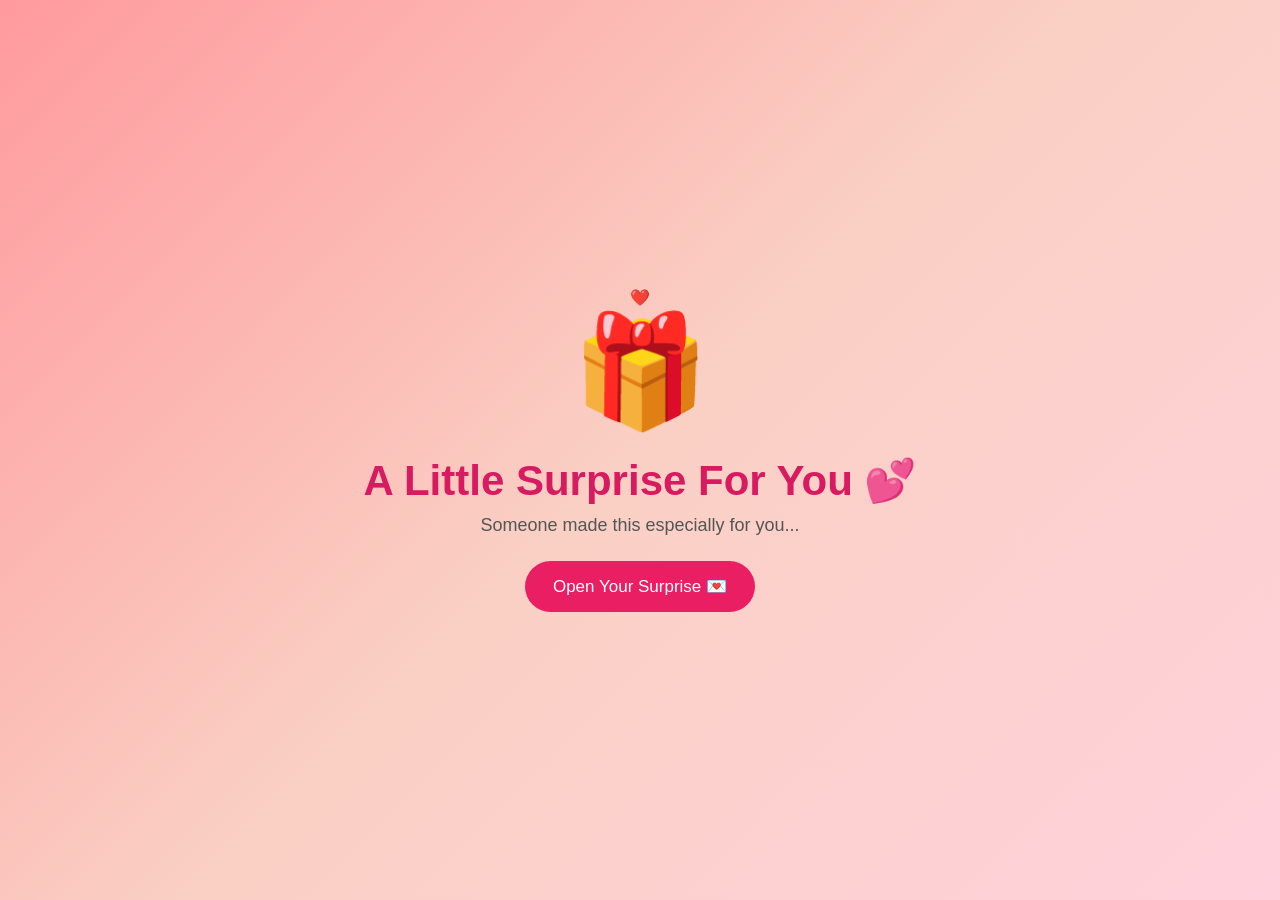
==== index.htnl.html @ 17ad0cd1 "Initial commit" ====
<!DOCTYPE html>
<html lang="en">

<head>

    <meta charset="UTF-8">

    <meta name="viewport"
          content="width=device-width, initial-scale=1.0">

    <title>Happy Birthday ❤️</title>

    <link rel="stylesheet" href="style.css">

</head>


<body>


    <!-- =========================
         BIRTHDAY MUSIC
    ========================== -->

    <audio id="birthdayMusic" loop>

        <source src="music/WhatsApp Audio 2026-08-10 at 23.47.25.aac"
                type="audio/mpeg">

    </audio>



    <!-- =========================
         OPENING SCREEN
    ========================== -->

    <section id="opening">

        <div class="floating">
            ❤️
        </div>

        <div class="gift">
            🎁
        </div>

        <h1>
            A Little Surprise For You 💕
        </h1>

        <p>
            Someone made this especially for you...
        </p>

        <button onclick="startWebsite()">
            Open Your Surprise 💌
        </button>

    </section>



    <!-- =========================
         MAIN WEBSITE
    ========================== -->

    <section id="mainWebsite"
             class="hidden">



        <!-- HERO -->

        <div class="hero">

            <div class="small">
                ✨ Today is your special day ✨
            </div>

            <h1>
                🎂 Happy Birthday
            </h1>

            <h2>
                My Special Person ❤️
            </h2>

            <p>
                I made this little website
                just for you. 🥰
            </p>

            <button onclick="toggleMusic()"
                    id="musicButton">

                🎵 Play Music

            </button>

        </div>



        <!-- =========================
             BIRTHDAY MESSAGE
        ========================== -->

        <section class="card">

            <h2>
                💌 A Message For You
            </h2>


            <p>
                Happy Birthday to You
                ishu ❤️

            </p>


            <p>
               आज तिम्रो जन्मदिनमा तिम्रो लागि मनदेखि धेरै कुराहरूको शुभकामना 
               दिन मन लागेको छ। ❤️
               जीवनमा जति नै परिवर्तनहरू आऊन्, जति नै कुराहरू बदलिऊन्, म तिमीलाई सधैँ खुसी भएको देख्न चाहन्छु। 
              तिम्रा आँखामा सधैँ खुसीको चमक देखियोस्, कहिल्यै दुःखको आँसु नआओस्। 🥺❤️
               तिमीले आफ्नो जीवनमा मनदेखि चाहेका हरेक कुरा बिस्तारै पूरा हुँदै जाऊन्,
                अनि तिम्रा हरेक सपना वास्तविकतामा परिणत होऊन्। 🥺❤️


            </p>


            <p>
                हाम्रो बीचमा जे-जस्तो भयो,ती सबै कुराहरूलाई शब्दमा व्याख्या गर्न सकिँदैन। तर तिमी मेरो जीवनको एउटा महत्वपूर्ण
                 हिस्सा थियौ,
                 र तिमीसँग जोडिएका सम्झनाहरू मेरो लागि सधैँ विशेष रहनेछन्
                  कति कुराहरू भन्न नसके पनि, तिम्रो खुसीको लागि मेरो शुभकामना भने कहिल्यै बदलिने छैन।

            </p>


            <p>
                म साँच्चिकै आशा गर्छु कि तिम्रा आउने दिनहरू शान्त, सुन्दर र सफल रहून्। 
                तिमी जहाँ जाऊ, जुनसुकै परिस्थितिमा भए पनि आफ्नो मूल्य कहिल्यै नबिर्सनू।
                 तिमीले पाउन योग्य सबै खुसी, सफलता र राम्रा पलहरू तिम्रो जीवनमा धेरैभन्दा धेरै आऊन्। ❤️
            </p>
            <p>
                सायद जीवनले हामीलाई फरक-फरक दिशातर्फ लैजाला, 
                तर आजको दिनमा म तिमीलाई विगतका कुनै कुराहरू सम्झाउनुभन्दा पनि
                 तिम्रो राम्रो भविष्यको लागि शुभकामना दिन चाहन्छु।

            </p>
             <p>
                फेरि पनि जन्मदिनको धेरै धेरै शुभकामना, Ishu। 🎂❤️ सधैँ खुसी रहनू, आफ्नो ख्याल राख्नू। तिम्रो जीवनमा सधैँ राम्रा दिनहरू आऊन्, अनि तिमीले चाहेका सबै कुरा पूरा होऊन्। ✨❤️
             </p>



            <!-- =========================
                 SOMETHING I WANT TO SAY
            ========================== -->

            <div class="something">

                <h2>
                    💭 Something I Want To Say
                </h2>


                <button onclick="showSorry()">

                    Click Here 💌

                </button>



                <!-- SORRY MESSAGE -->

                <div id="sorryMessage"
                     class="hidden">
                     <div id="sorryEmojiRain"></div>


                    <h3>
                        I’m really sorry. 🥺❤️
                    </h3>


                    <p>
                     I know I’ve made a lot of mistakes until now, 
                     and I know you probably think badly of me because of many things.
                      😔 But I’m not the person you think I am. Some of the things 
                      I did may have looked wrong, but my intentions were never wrong. 
                      I never tried to cheat on you, and I never played any
                       kind of game with you. 🥺
                    </p>


                    <p>
                       I know I made mistakes and I couldn’t handle many things properly.
                        For all of that, I’m genuinely sorry. 💔
                         I don’t know whether you will forgive me or not,
                          and that’s completely your choice. I won’t force you to forgive me.
                           But still, if you can, please forgive me. 🙏🏻❤️
                    </p>
                    
                    <p>
                        You know, I didn’t fall for you just because of your talent or 
                        the things you could do. 🥺 I liked you after seeing your talent,
                         but even if one day you have nothing, even if you don’t have that
                          talent anymore, I would still choose you and still love you for 
                          who you are. 😔❤️

                        I had never felt this way for anyone before, yrr. 🥹💔
                         I don’t even know how to explain it properly,
                          but what I felt for you was genuinely different. 
                          You became someone really important to me without me
                           even realizing it. 😔❤️


                    </p>

                    <p>
                        You are really special to me. 🫶🏻
                         I’ve never loved or cared for anyone the way I have for you.
                          Maybe I couldn’t show my feelings and love to you in 
                          the right way, and maybe that’s why you understood me differently. 🥺
                    </p>


                    <p>
                   It’s okay… I won’t demand anything from you anymore. ❤️
                    I just want you to be happy in your life, to achieve everything you want, 
                    and to have a beautiful life ahead. ✨ 
                    You being happy is enough for me. 🥹❤️
                    </p>


                    <p>
                        I hope we can leave the
                        misunderstandings behind
                        and remember the good
                        moments we've shared. 🫶
                    </p>

                    <p>
                        Once again, I’m truly sorry for everything. 😔❤️
                        If you can, please forgive me. 🙏🏻🥺❤️
                    </p>


                    <div class="sorry-heart">
                        🤍
                    </div>

                </div>

            </div>

        </section>



        <!-- =========================
             MEMORIES
        ========================== -->

        <section class="card">

            <h2>
                📸 Our Beautiful Memories
            </h2>


            <p class="subtitle">
                Some moments that I will
                always remember ❤️
            </p>


            <div class="gallery">

    <div class="memory">
        <img
            src="20260515_085450.jpg.jpeg"
            onclick="openImage(this)"
            alt="Our Memory">

        <h3>❤️ when we went hinking</h3>
        <p>15 May 2026</p>
        <small>One of those moments I'll always remember. 🥰</small>
    </div>


    <div class="memory">
        <img
            src="nb.jpeg"
            onclick="openImage(this)"
            alt="Our Memory">

        <h3>💕A Beautiful Memory</h3>
        <p>📅 17 july 2026</p>
        <small> ❤️</small>
    </div>


    <div class="memory">
        <img
            src="Snapchat-978397626.jpg.jpeg"
            onclick="openImage(this)"
            alt="Our Memory">

        <h3>✨ One Of My Favorites</h3>
        <p>📅 10 august 2026</p>
        <small>A little moment that became a beautiful memory. 🫶</small>
    </div>


    <div class="memory">
        <img
            src="Snapchat-2004746948.jpg.jpeg"
            onclick="openImage(this)"
            alt="Our Memory">

        <h3>🥰 That Special Day</h3>
        <p>📅 10 august 2026</p>
        <small>Some memories are simply impossible to forget. ❤️</small>
    </div>


    <div class="memory">
        <img
            src="Snapchat-452635291.jpg.jpeg"
            onclick="openImage(this)"
            alt="Our Memory">

        <h3>💖 Another Beautiful Moment</h3>
        <p>📅 10 august 2026</p>
        <small>Forever grateful for this little memory. 🤍</small>
    </div>

</div>

        </section>



        <!-- =========================
             LETTER
        ========================== -->

        <section class="card letter">

            <h2>
                💖 One Little Letter
            </h2>


            <p>
                On your birthday, I just want
                to wish you happiness,
                success and everything
                you wish for.
            </p>


            <p>
                Thank you for being a beautiful
                part of my memories and for
                all the little moments that
                became special.
            </p>


            <p>
                I hope this little surprise
                makes you smile today. ❤️
            </p>

        </section>



        <!-- =========================
             FINAL SURPRISE
        ========================== -->

        <section class="final">

            <h2>
                🎁 One Last Surprise...
            </h2>


            <button onclick="finalSurprise()">

                Click Here ❤️

            </button>



            <div id="finalMessage" class="hidden">
                <div id="loveRain"></div>

    <h1>🎉 HAPPY BIRTHDAY! 🎉</h1>

    <p>
        May your life always be filled with
        happiness, love and beautiful memories. ❤️
    </p>

    <div class="bigHeart">
        ❤️
    </div>

    <h2>
        Have the most amazing birthday! 🎂✨
    </h2>

    <div class="loveText">
        I Love You ❤️
    </div>

    <p class="finalNote">
        Today, tomorrow and always... 🫶
    </p>

</div>

        </section>


    </section>



    <!-- =========================
         IMAGE POPUP
    ========================== -->

    <div id="imagePopup"
         class="popup"
         onclick="closeImage()">


        <span>
            ×
        </span>


        <img id="popupImage"
             alt="Full Size Memory">


    </div>



    <!-- JAVASCRIPT -->

    <script src="script.js"></script>


</body>

</html>
---- style.css ----
* {
    margin: 0;
    padding: 0;
    box-sizing: border-box;
}

body {
    font-family: Arial, sans-serif;

    background: linear-gradient(
        135deg,
        #ff9a9e,
        #fad0c4,
        #ffd1dc
    );

    min-height: 100vh;

    color: #555;
}


/* =========================
   OPENING SCREEN
========================= */

#opening {

    height: 100vh;

    display: flex;

    flex-direction: column;

    justify-content: center;

    align-items: center;

    text-align: center;

    padding: 20px;
}

.gift {

    font-size: 110px;

    animation: giftAnimation 1.5s infinite;
}

#opening h1 {

    color: #d81b60;

    font-size: 42px;

    margin: 20px 0 10px;
}

#opening p {

    font-size: 18px;

    margin-bottom: 25px;
}


/* =========================
   BUTTON
========================= */

button {

    border: none;

    background: #e91e63;

    color: white;

    padding: 15px 28px;

    border-radius: 30px;

    font-size: 17px;

    cursor: pointer;

    transition: 0.3s;
}

button:hover {

    transform: scale(1.08);

    background: #c2185b;
}


/* =========================
   HIDDEN
========================= */

.hidden {

    display: none !important;
}


/* =========================
   HERO
========================= */

.hero {

    text-align: center;

    padding: 80px 20px 50px;

    color: white;
}

.small {

    font-size: 17px;

    margin-bottom: 15px;
}

.hero h1 {

    font-size: 55px;

    margin-bottom: 10px;
}

.hero h2 {

    font-size: 30px;

    margin-bottom: 15px;
}

.hero p {

    font-size: 18px;

    margin-bottom: 25px;
}


/* =========================
   CARDS
========================= */

.card {

    width: 90%;

    max-width: 750px;

    margin: 30px auto;

    padding: 40px 25px;

    background: rgba(255,255,255,0.95);

    border-radius: 25px;

    text-align: center;

    box-shadow: 0 10px 30px rgba(0,0,0,0.15);
}

.card h2 {

    color: #d81b60;

    margin-bottom: 20px;
}

.card p {

    font-size: 17px;

    line-height: 1.8;

    margin: 12px 0;
}

.subtitle {

    color: #888;
}


/* =========================
   GALLERY
========================= */

.gallery {

    display: grid;

    grid-template-columns: repeat(2, 1fr);

    gap: 15px;

    margin-top: 25px;
}

.gallery img {

    width: 100%;

    height: 260px;

    object-fit: cover;

    border-radius: 18px;

    cursor: pointer;

    box-shadow: 0 5px 15px rgba(0,0,0,0.2);

    transition: 0.3s;
}

.gallery img:hover {

    transform: scale(1.04);
}


/* =========================
   REASONS
========================= */

.reasons {

    display: grid;

    grid-template-columns: repeat(2, 1fr);

    gap: 15px;
}

.reasons div {

    padding: 20px;

    background: #ffe4ec;

    border-radius: 18px;

    color: #d81b60;

    font-size: 17px;
}


/* =========================
   LETTER
========================= */

.letter {

    background: #fff7fa;
}


/* =========================
   FINAL SECTION
========================= */

.final {

    text-align: center;

    padding: 80px 20px;

    color: white;
}

.final h2 {

    font-size: 30px;

    margin-bottom: 25px;
}

#finalMessage {

    margin-top: 40px;

    animation: appear 1.5s ease;
}

#finalMessage h1 {

    font-size: 45px;

    margin-bottom: 20px;
}

#finalMessage p {

    font-size: 18px;

    line-height: 1.7;

    max-width: 600px;

    margin: auto;
}

.bigHeart {

    font-size: 100px;

    margin: 20px;

    animation: heartbeat 1s infinite;
}


/* =========================
   IMAGE POPUP
========================= */

.popup {

    display: none;

    position: fixed;

    z-index: 1000;

    left: 0;

    top: 0;

    width: 100%;

    height: 100%;

    background: rgba(0,0,0,0.85);

    justify-content: center;

    align-items: center;
}

.popup img {

    max-width: 90%;

    max-height: 85%;

    border-radius: 15px;
}

.popup span {

    position: absolute;

    top: 20px;

    right: 35px;

    color: white;

    font-size: 50px;

    cursor: pointer;
}


/* =========================
   ANIMATIONS
========================= */

@keyframes giftAnimation {

    0% {
        transform: translateY(0);
    }

    50% {
        transform: translateY(-20px);
    }

    100% {
        transform: translateY(0);
    }
}

@keyframes heartbeat {

    0% {
        transform: scale(1);
    }

    50% {
        transform: scale(1.2);
    }

    100% {
        transform: scale(1);
    }
}

@keyframes appear {

    from {

        opacity: 0;

        transform: translateY(30px);
    }

    to {

        opacity: 1;

        transform: translateY(0);
    }
}


/* =========================
   MOBILE
========================= */

@media (max-width: 600px) {

    #opening h1 {

        font-size: 30px;
    }

    .hero h1 {

        font-size: 38px;
    }

    .hero h2 {

        font-size: 24px;
    }

    .gallery {

        grid-template-columns: 1fr;
    }

    .gallery img {

        height: 300px;
    }

    .reasons {

        grid-template-columns: 1fr;
    }

    #finalMessage h1 {

        font-size: 32px;
    }
}
/* =========================
   SORRY MESSAGE
========================= */

.sorry {
    background: #fff8fa;
    border: 2px solid #ffd1dc;
}

.sorry h2 {
    color: #c2185b;
}

.sorry-heart {
    font-size: 55px;
    margin-top: 15px;
    animation: heartbeat 1.5s infinite;
}

.sorry strong {
    color: #d81b60;
}
#sorryMessage {
    margin-top: 30px;
    padding: 25px;
    background: #fff5f8;
    border-radius: 20px;
    animation: appear 1.2s ease;
}

#sorryMessage h2 {
    color: #d81b60;
}

.sorry-heart {
    font-size: 55px;
    margin-top: 15px;
    animation: heartbeat 1.5s infinite;
}
.something {
    text-align: center;
    margin-top: 40px;
    padding: 25px;
    border-top: 1px solid #ffd1dc;
}

.something h2 {
    color: #d81b60;
    margin-bottom: 20px;
}

#sorryMessage {
    margin-top: 30px;
    padding: 25px;
    background: #fff5f8;
    border-radius: 20px;
    animation: appear 1.2s ease;
}

#sorryMessage p {
    margin: 15px 0;
}

.sorry-heart {
    font-size: 50px;
    margin-top: 15px;
    animation: heartbeat 1.5s infinite;
}
.memory {
    background: #fff7fa;
    padding-bottom: 18px;
    border-radius: 18px;
    overflow: hidden;
    box-shadow: 0 5px 15px rgba(0,0,0,0.12);
}

.memory img {
    display: block;
    width: 100%;
    height: 260px;
    object-fit: cover;
    cursor: pointer;
}

.memory h3 {
    color: #d81b60;
    margin: 15px 10px 5px;
}

.memory p {
    color: #e91e63;
    font-size: 14px;
    margin: 5px;
}

.memory small {
    display: block;
    color: #777;
    padding: 0 12px;
    line-height: 1.5;
}
.loveText {
    font-size: 45px;
    font-weight: bold;
    color: #e91e63;
    margin-top: 30px;
    animation: loveAppear 1.5s ease;
}

.finalNote {
    font-size: 18px;
    margin-top: 10px;
    color: #fff;
}

@keyframes loveAppear {
    from {
        opacity: 0;
        transform: scale(0.5);
    }

    to {
        opacity: 1;
        transform: scale(1);
    }
}
#loveRain {
    position: fixed;
    top: 0;
    left: 0;
    width: 100%;
    height: 100%;
    pointer-events: none;
    overflow: hidden;
    z-index: 3000;
}

.love-fall {
    position: fixed;
    top: -60px;
    font-size: 24px;
    font-weight: bold;
    color: #e91e63;
    white-space: nowrap;
    animation: loveFall linear forwards;
}

@keyframes loveFall {

    0% {
        transform: translateY(-60px) rotate(-10deg);
        opacity: 0;
    }

    10% {
        opacity: 1;
    }

    100% {
        transform: translateY(110vh) rotate(10deg);
        opacity: 0;
    }
}
/* =========================
   SORRY EMOJI RAIN
========================= */

#sorryEmojiRain {
    position: fixed;
    top: 0;
    left: 0;
    width: 100%;
    height: 100vh;
    pointer-events: none;
    overflow: hidden;
    z-index: 3000;
}

.sorry-fall {
    position: fixed;
    top: -60px;
    font-size: 25px;
    animation: sorryFall linear forwards;
    pointer-events: none;
}

@keyframes sorryFall {
    0% {
        transform: translateY(-60px) rotate(-15deg);
        opacity: 0;
    }

    10% {
        opacity: 1;
    }

    100% {
        transform: translateY(110vh) rotate(15deg);
        opacity: 0;
    }
}

.sorry-fall.love {
    animation: loveSorryFall linear forwards;
}

@keyframes loveSorryFall {
    0% {
        transform: translateY(-60px) scale(0.7) rotate(-10deg);
        opacity: 0;
    }

    10% {
        opacity: 1;
    }

    100% {
        transform: translateY(110vh) scale(1.2) rotate(15deg);
        opacity: 0;
    }
}

#sorryMessage.love-mode {
    transition: 0.5s ease;
}
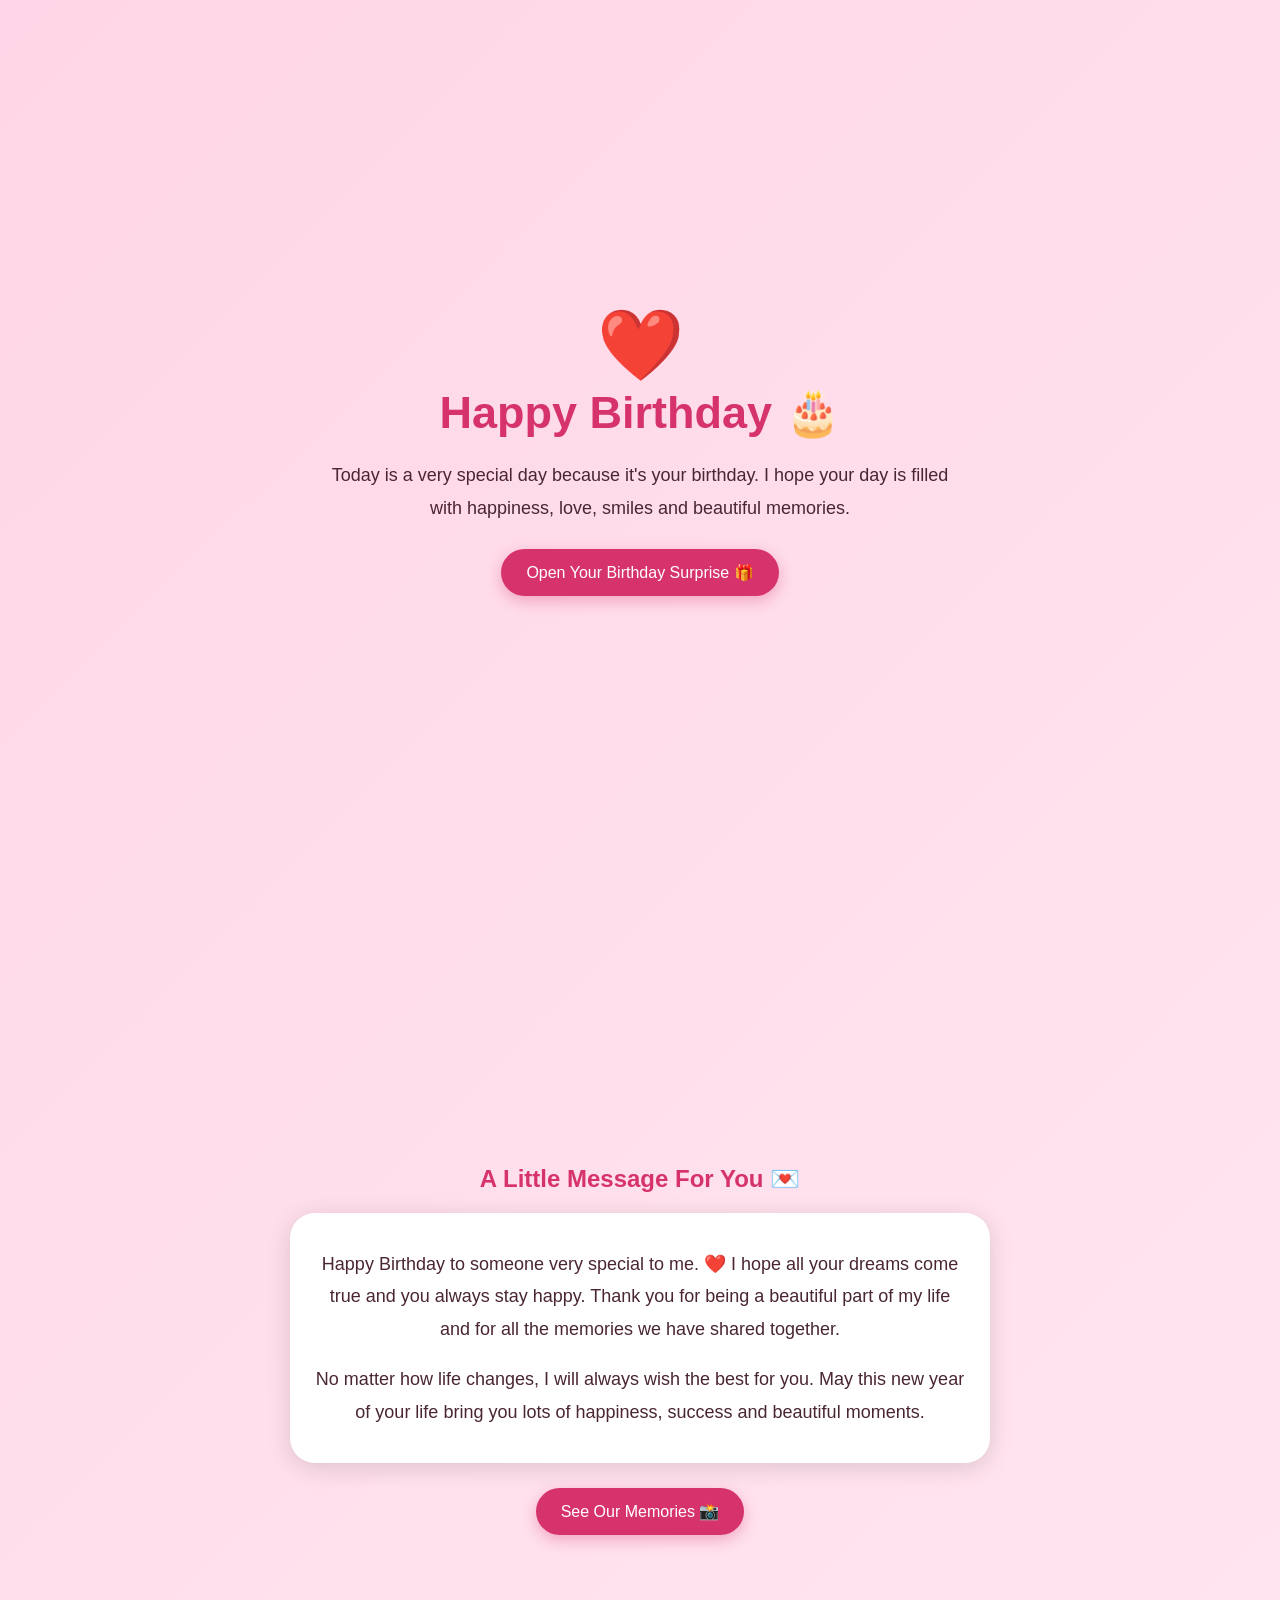
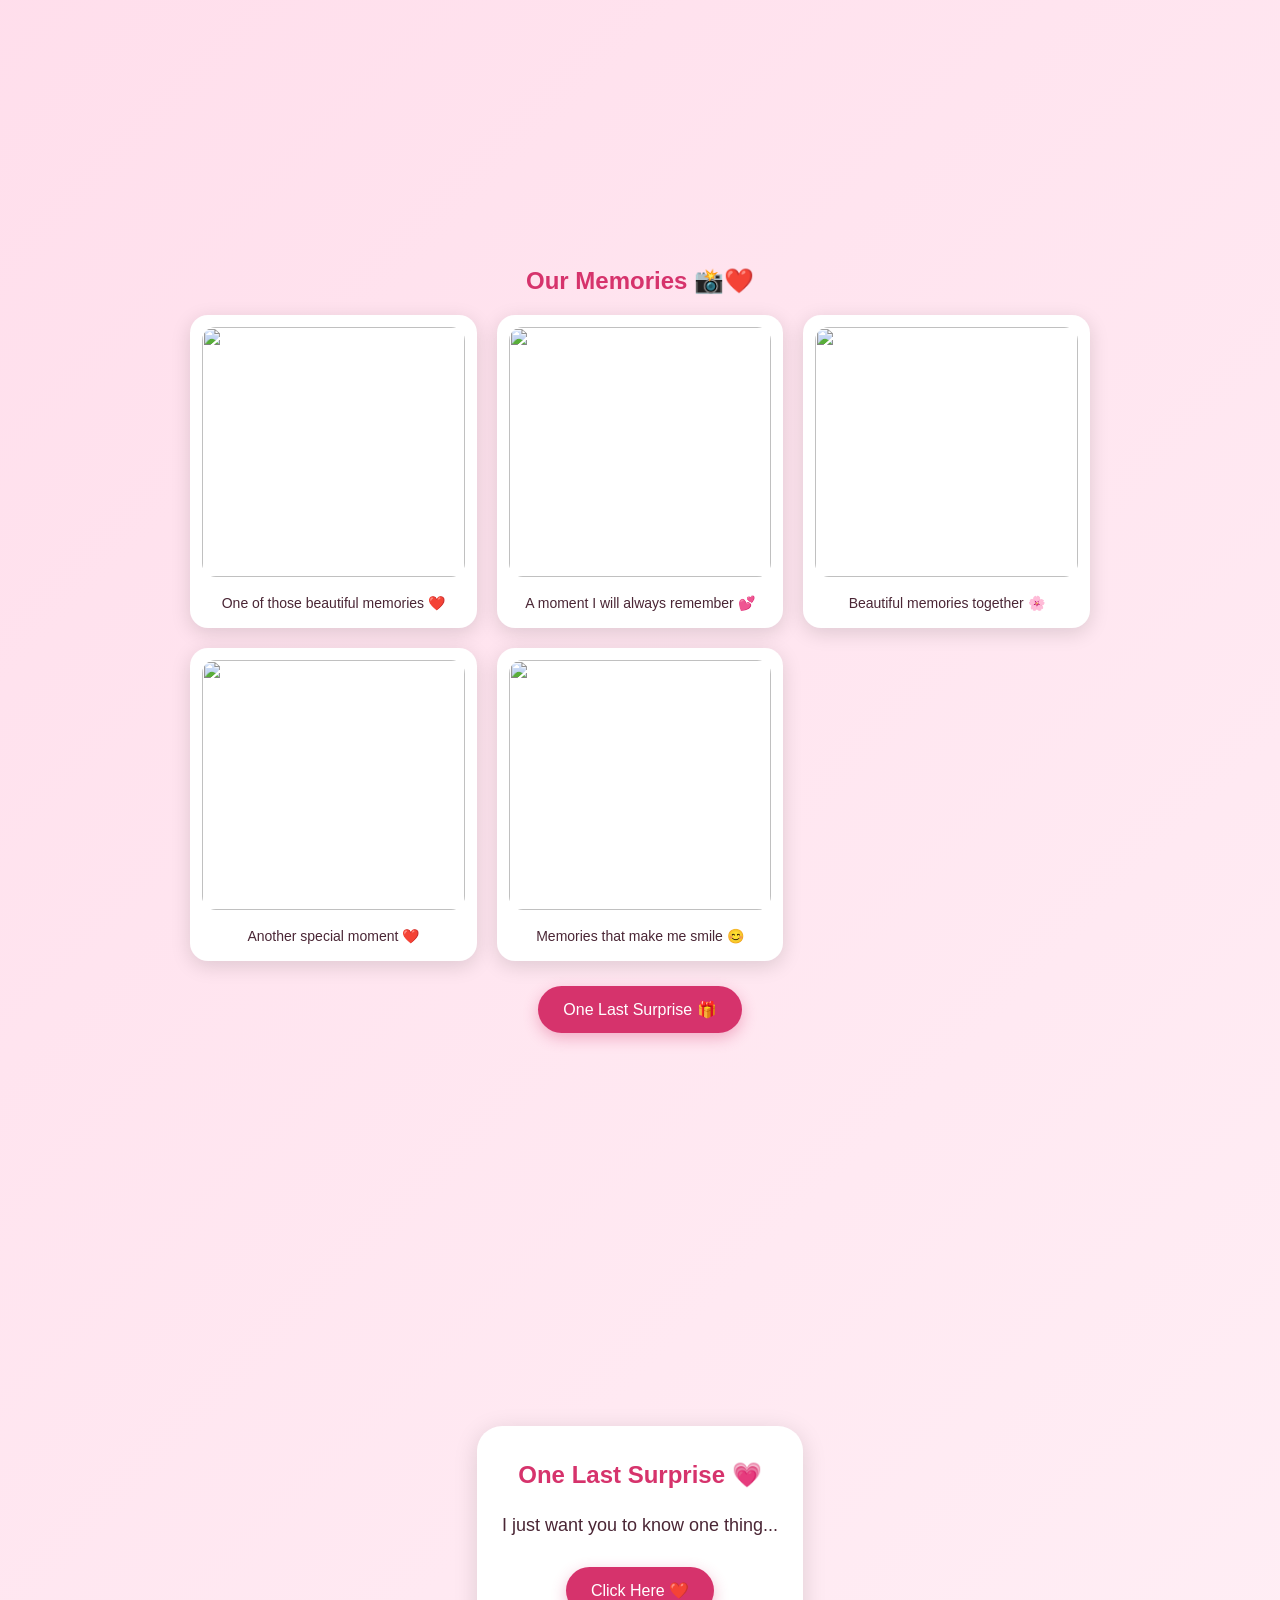
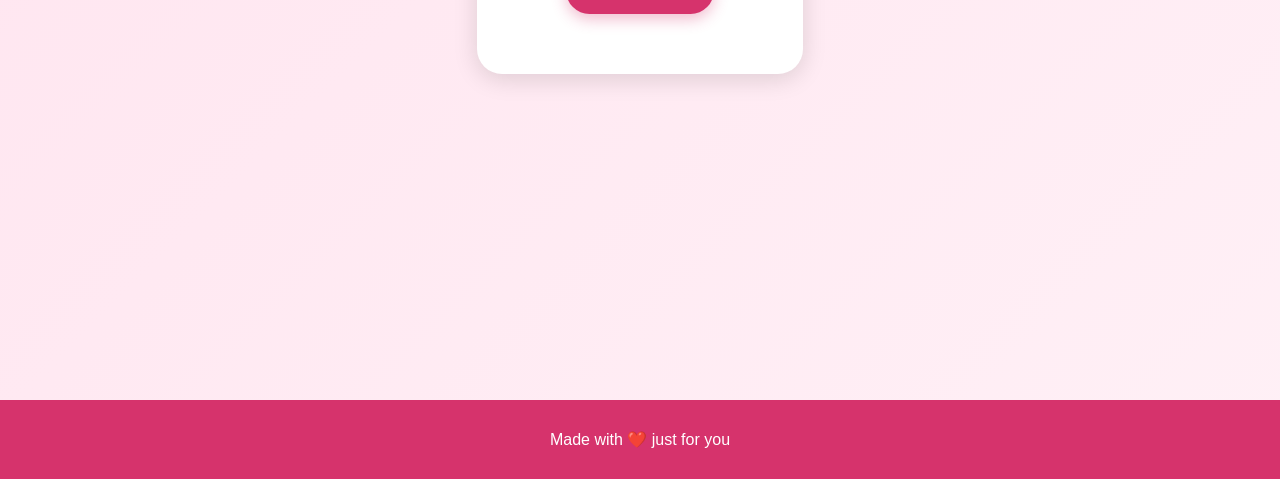
==== commit b2b3238e: "Update index.htnl.html" ====
--- a/index.htnl.html
+++ b/index.htnl.html
@@ -1,470 +1,297 @@
 <!DOCTYPE html>
 <html lang="en">
-
 <head>
-
-    <meta charset="UTF-8">
-
-    <meta name="viewport"
-          content="width=device-width, initial-scale=1.0">
-
-    <title>Happy Birthday ❤️</title>
-
-    <link rel="stylesheet" href="style.css">
-
+<meta charset="UTF-8">
+<meta name="viewport" content="width=device-width, initial-scale=1.0">
+<title>Happy Birthday ❤️</title>
+
+<style>
+*{
+  margin:0;
+  padding:0;
+  box-sizing:border-box;
+  font-family:Arial,sans-serif;
+}
+
+body{
+  background:linear-gradient(135deg,#ffd6e7,#fff0f6);
+  color:#4a2635;
+  text-align:center;
+  overflow-x:hidden;
+}
+
+section{
+  min-height:100vh;
+  padding:60px 20px;
+  display:flex;
+  flex-direction:column;
+  justify-content:center;
+  align-items:center;
+}
+
+h1{
+  font-size:45px;
+  color:#d6336c;
+  margin-bottom:20px;
+}
+
+h2{
+  color:#d6336c;
+  margin-bottom:20px;
+}
+
+p{
+  max-width:650px;
+  line-height:1.8;
+  font-size:18px;
+}
+
+button{
+  border:none;
+  background:#d6336c;
+  color:white;
+  padding:14px 25px;
+  border-radius:30px;
+  font-size:16px;
+  cursor:pointer;
+  margin-top:25px;
+  box-shadow:0 5px 15px #d6336c55;
+}
+
+button:hover{
+  transform:scale(1.05);
+}
+
+.heart{
+  font-size:70px;
+  animation:beat 1s infinite;
+}
+
+@keyframes beat{
+  50%{transform:scale(1.15);}
+}
+
+.gallery{
+  display:grid;
+  grid-template-columns:repeat(auto-fit,minmax(220px,1fr));
+  gap:20px;
+  max-width:900px;
+  width:100%;
+}
+
+.card{
+  background:white;
+  padding:12px;
+  border-radius:18px;
+  box-shadow:0 5px 20px #0002;
+}
+
+.card img{
+  width:100%;
+  height:250px;
+  object-fit:cover;
+  border-radius:14px;
+}
+
+.card p{
+  font-size:14px;
+  margin-top:10px;
+}
+
+.surprise{
+  background:#fff;
+  border-radius:25px;
+  padding:35px 25px;
+  max-width:700px;
+  box-shadow:0 5px 25px #0002;
+}
+
+#love{
+  margin-top:25px;
+  font-size:35px;
+  color:#d6336c;
+  font-weight:bold;
+}
+
+.falling{
+  position:fixed;
+  top:-50px;
+  font-size:25px;
+  animation:fall 4s linear forwards;
+  pointer-events:none;
+}
+
+@keyframes fall{
+  to{
+    transform:translateY(110vh) rotate(360deg);
+    opacity:0;
+  }
+}
+
+footer{
+  padding:30px;
+  background:#d6336c;
+  color:white;
+}
+</style>
 </head>
 
-
 <body>
 
-
-    <!-- =========================
-         BIRTHDAY MUSIC
-    ========================== -->
-
-    <audio id="birthdayMusic" loop>
-
-        <source src="music/WhatsApp Audio 2026-08-10 at 23.47.25.aac"
-                type="audio/mpeg">
-
-    </audio>
-
-
-
-    <!-- =========================
-         OPENING SCREEN
-    ========================== -->
-
-    <section id="opening">
-
-        <div class="floating">
-            ❤️
-        </div>
-
-        <div class="gift">
-            🎁
-        </div>
-
-        <h1>
-            A Little Surprise For You 💕
-        </h1>
-
-        <p>
-            Someone made this especially for you...
-        </p>
-
-        <button onclick="startWebsite()">
-            Open Your Surprise 💌
-        </button>
-
-    </section>
-
-
-
-    <!-- =========================
-         MAIN WEBSITE
-    ========================== -->
-
-    <section id="mainWebsite"
-             class="hidden">
-
-
-
-        <!-- HERO -->
-
-        <div class="hero">
-
-            <div class="small">
-                ✨ Today is your special day ✨
-            </div>
-
-            <h1>
-                🎂 Happy Birthday
-            </h1>
-
-            <h2>
-                My Special Person ❤️
-            </h2>
-
-            <p>
-                I made this little website
-                just for you. 🥰
-            </p>
-
-            <button onclick="toggleMusic()"
-                    id="musicButton">
-
-                🎵 Play Music
-
-            </button>
-
-        </div>
-
-
-
-        <!-- =========================
-             BIRTHDAY MESSAGE
-        ========================== -->
-
-        <section class="card">
-
-            <h2>
-                💌 A Message For You
-            </h2>
-
-
-            <p>
-                Happy Birthday to You
-                ishu ❤️
-
-            </p>
-
-
-            <p>
-               आज तिम्रो जन्मदिनमा तिम्रो लागि मनदेखि धेरै कुराहरूको शुभकामना 
-               दिन मन लागेको छ। ❤️
-               जीवनमा जति नै परिवर्तनहरू आऊन्, जति नै कुराहरू बदलिऊन्, म तिमीलाई सधैँ खुसी भएको देख्न चाहन्छु। 
-              तिम्रा आँखामा सधैँ खुसीको चमक देखियोस्, कहिल्यै दुःखको आँसु नआओस्। 🥺❤️
-               तिमीले आफ्नो जीवनमा मनदेखि चाहेका हरेक कुरा बिस्तारै पूरा हुँदै जाऊन्,
-                अनि तिम्रा हरेक सपना वास्तविकतामा परिणत होऊन्। 🥺❤️
-
-
-            </p>
-
-
-            <p>
-                हाम्रो बीचमा जे-जस्तो भयो,ती सबै कुराहरूलाई शब्दमा व्याख्या गर्न सकिँदैन। तर तिमी मेरो जीवनको एउटा महत्वपूर्ण
-                 हिस्सा थियौ,
-                 र तिमीसँग जोडिएका सम्झनाहरू मेरो लागि सधैँ विशेष रहनेछन्
-                  कति कुराहरू भन्न नसके पनि, तिम्रो खुसीको लागि मेरो शुभकामना भने कहिल्यै बदलिने छैन।
-
-            </p>
-
-
-            <p>
-                म साँच्चिकै आशा गर्छु कि तिम्रा आउने दिनहरू शान्त, सुन्दर र सफल रहून्। 
-                तिमी जहाँ जाऊ, जुनसुकै परिस्थितिमा भए पनि आफ्नो मूल्य कहिल्यै नबिर्सनू।
-                 तिमीले पाउन योग्य सबै खुसी, सफलता र राम्रा पलहरू तिम्रो जीवनमा धेरैभन्दा धेरै आऊन्। ❤️
-            </p>
-            <p>
-                सायद जीवनले हामीलाई फरक-फरक दिशातर्फ लैजाला, 
-                तर आजको दिनमा म तिमीलाई विगतका कुनै कुराहरू सम्झाउनुभन्दा पनि
-                 तिम्रो राम्रो भविष्यको लागि शुभकामना दिन चाहन्छु।
-
-            </p>
-             <p>
-                फेरि पनि जन्मदिनको धेरै धेरै शुभकामना, Ishu। 🎂❤️ सधैँ खुसी रहनू, आफ्नो ख्याल राख्नू। तिम्रो जीवनमा सधैँ राम्रा दिनहरू आऊन्, अनि तिमीले चाहेका सबै कुरा पूरा होऊन्। ✨❤️
-             </p>
-
-
-
-            <!-- =========================
-                 SOMETHING I WANT TO SAY
-            ========================== -->
-
-            <div class="something">
-
-                <h2>
-                    💭 Something I Want To Say
-                </h2>
-
-
-                <button onclick="showSorry()">
-
-                    Click Here 💌
-
-                </button>
-
-
-
-                <!-- SORRY MESSAGE -->
-
-                <div id="sorryMessage"
-                     class="hidden">
-                     <div id="sorryEmojiRain"></div>
-
-
-                    <h3>
-                        I’m really sorry. 🥺❤️
-                    </h3>
-
-
-                    <p>
-                     I know I’ve made a lot of mistakes until now, 
-                     and I know you probably think badly of me because of many things.
-                      😔 But I’m not the person you think I am. Some of the things 
-                      I did may have looked wrong, but my intentions were never wrong. 
-                      I never tried to cheat on you, and I never played any
-                       kind of game with you. 🥺
-                    </p>
-
-
-                    <p>
-                       I know I made mistakes and I couldn’t handle many things properly.
-                        For all of that, I’m genuinely sorry. 💔
-                         I don’t know whether you will forgive me or not,
-                          and that’s completely your choice. I won’t force you to forgive me.
-                           But still, if you can, please forgive me. 🙏🏻❤️
-                    </p>
-                    
-                    <p>
-                        You know, I didn’t fall for you just because of your talent or 
-                        the things you could do. 🥺 I liked you after seeing your talent,
-                         but even if one day you have nothing, even if you don’t have that
-                          talent anymore, I would still choose you and still love you for 
-                          who you are. 😔❤️
-
-                        I had never felt this way for anyone before, yrr. 🥹💔
-                         I don’t even know how to explain it properly,
-                          but what I felt for you was genuinely different. 
-                          You became someone really important to me without me
-                           even realizing it. 😔❤️
-
-
-                    </p>
-
-                    <p>
-                        You are really special to me. 🫶🏻
-                         I’ve never loved or cared for anyone the way I have for you.
-                          Maybe I couldn’t show my feelings and love to you in 
-                          the right way, and maybe that’s why you understood me differently. 🥺
-                    </p>
-
-
-                    <p>
-                   It’s okay… I won’t demand anything from you anymore. ❤️
-                    I just want you to be happy in your life, to achieve everything you want, 
-                    and to have a beautiful life ahead. ✨ 
-                    You being happy is enough for me. 🥹❤️
-                    </p>
-
-
-                    <p>
-                        I hope we can leave the
-                        misunderstandings behind
-                        and remember the good
-                        moments we've shared. 🫶
-                    </p>
-
-                    <p>
-                        Once again, I’m truly sorry for everything. 😔❤️
-                        If you can, please forgive me. 🙏🏻🥺❤️
-                    </p>
-
-
-                    <div class="sorry-heart">
-                        🤍
-                    </div>
-
-                </div>
-
-            </div>
-
-        </section>
-
-
-
-        <!-- =========================
-             MEMORIES
-        ========================== -->
-
-        <section class="card">
-
-            <h2>
-                📸 Our Beautiful Memories
-            </h2>
-
-
-            <p class="subtitle">
-                Some moments that I will
-                always remember ❤️
-            </p>
-
-
-            <div class="gallery">
-
-    <div class="memory">
-        <img
-            src="20260515_085450.jpg.jpeg"
-            onclick="openImage(this)"
-            alt="Our Memory">
-
-        <h3>❤️ when we went hinking</h3>
-        <p>15 May 2026</p>
-        <small>One of those moments I'll always remember. 🥰</small>
-    </div>
-
-
-    <div class="memory">
-        <img
-            src="nb.jpeg"
-            onclick="openImage(this)"
-            alt="Our Memory">
-
-        <h3>💕A Beautiful Memory</h3>
-        <p>📅 17 july 2026</p>
-        <small> ❤️</small>
-    </div>
-
-
-    <div class="memory">
-        <img
-            src="Snapchat-978397626.jpg.jpeg"
-            onclick="openImage(this)"
-            alt="Our Memory">
-
-        <h3>✨ One Of My Favorites</h3>
-        <p>📅 10 august 2026</p>
-        <small>A little moment that became a beautiful memory. 🫶</small>
-    </div>
-
-
-    <div class="memory">
-        <img
-            src="Snapchat-2004746948.jpg.jpeg"
-            onclick="openImage(this)"
-            alt="Our Memory">
-
-        <h3>🥰 That Special Day</h3>
-        <p>📅 10 august 2026</p>
-        <small>Some memories are simply impossible to forget. ❤️</small>
-    </div>
-
-
-    <div class="memory">
-        <img
-            src="Snapchat-452635291.jpg.jpeg"
-            onclick="openImage(this)"
-            alt="Our Memory">
-
-        <h3>💖 Another Beautiful Moment</h3>
-        <p>📅 10 august 2026</p>
-        <small>Forever grateful for this little memory. 🤍</small>
-    </div>
-
-</div>
-
-        </section>
-
-
-
-        <!-- =========================
-             LETTER
-        ========================== -->
-
-        <section class="card letter">
-
-            <h2>
-                💖 One Little Letter
-            </h2>
-
-
-            <p>
-                On your birthday, I just want
-                to wish you happiness,
-                success and everything
-                you wish for.
-            </p>
-
-
-            <p>
-                Thank you for being a beautiful
-                part of my memories and for
-                all the little moments that
-                became special.
-            </p>
-
-
-            <p>
-                I hope this little surprise
-                makes you smile today. ❤️
-            </p>
-
-        </section>
-
-
-
-        <!-- =========================
-             FINAL SURPRISE
-        ========================== -->
-
-        <section class="final">
-
-            <h2>
-                🎁 One Last Surprise...
-            </h2>
-
-
-            <button onclick="finalSurprise()">
-
-                Click Here ❤️
-
-            </button>
-
-
-
-            <div id="finalMessage" class="hidden">
-                <div id="loveRain"></div>
-
-    <h1>🎉 HAPPY BIRTHDAY! 🎉</h1>
+<!-- HOME -->
+<section>
+  <div class="heart">❤️</div>
+
+  <h1>Happy Birthday 🎂</h1>
+
+  <p>
+    Today is a very special day because it's your birthday.
+    I hope your day is filled with happiness, love, smiles and beautiful memories.
+  </p>
+
+  <button onclick="scrollToSection('message')">
+    Open Your Birthday Surprise 🎁
+  </button>
+</section>
+
+
+<!-- MESSAGE -->
+<section id="message">
+
+  <h2>A Little Message For You 💌</h2>
+
+  <div class="surprise">
 
     <p>
-        May your life always be filled with
-        happiness, love and beautiful memories. ❤️
+      Happy Birthday to someone very special to me. ❤️
+      I hope all your dreams come true and you always stay happy.
+      Thank you for being a beautiful part of my life and for all
+      the memories we have shared together.
     </p>
 
-    <div class="bigHeart">
-        ❤️
-    </div>
-
-    <h2>
-        Have the most amazing birthday! 🎂✨
-    </h2>
-
-    <div class="loveText">
-        I Love You ❤️
-    </div>
-
-    <p class="finalNote">
-        Today, tomorrow and always... 🫶
+    <br>
+
+    <p>
+      No matter how life changes, I will always wish the best for you.
+      May this new year of your life bring you lots of happiness,
+      success and beautiful moments.
     </p>
 
-</div>
-
-        </section>
-
-
-    </section>
-
-
-
-    <!-- =========================
-         IMAGE POPUP
-    ========================== -->
-
-    <div id="imagePopup"
-         class="popup"
-         onclick="closeImage()">
-
-
-        <span>
-            ×
-        </span>
-
-
-        <img id="popupImage"
-             alt="Full Size Memory">
-
-
-    </div>
-
-
-
-    <!-- JAVASCRIPT -->
-
-    <script src="script.js"></script>
-
+  </div>
+
+  <button onclick="scrollToSection('gallery')">
+    See Our Memories 📸
+  </button>
+
+</section>
+
+
+<!-- GALLERY -->
+<section id="gallery">
+
+  <h2>Our Memories 📸❤️</h2>
+
+  <div class="gallery">
+
+    <div class="card">
+      <img src="20260515_085450.jpg.jpeg">
+      <p>One of those beautiful memories ❤️</p>
+    </div>
+
+    <div class="card">
+      <img src="20260515_085457.jpg.jpeg">
+      <p>A moment I will always remember 💕</p>
+    </div>
+
+    <div class="card">
+      <img src="Snapshot-2004746948.jpg.jpeg">
+      <p>Beautiful memories together 🌸</p>
+    </div>
+
+    <div class="card">
+      <img src="Snapshot-452635291.jpg.jpeg">
+      <p>Another special moment ❤️</p>
+    </div>
+
+    <div class="card">
+      <img src="Snapshot-978397626.jpg.jpeg">
+      <p>Memories that make me smile 😊</p>
+    </div>
+
+  </div>
+
+  <button onclick="scrollToSection('surprise')">
+    One Last Surprise 🎁
+  </button>
+
+</section>
+
+
+<!-- LAST SURPRISE -->
+<section id="surprise">
+
+  <div class="surprise">
+
+    <h2>One Last Surprise 💗</h2>
+
+    <p>
+      I just want you to know one thing...
+    </p>
+
+    <button onclick="showLove()">
+      Click Here ❤️
+    </button>
+
+    <div id="love"></div>
+
+  </div>
+
+</section>
+
+
+<footer>
+  Made with ❤️ just for you
+</footer>
+
+
+<script>
+
+function scrollToSection(id){
+  document.getElementById(id).scrollIntoView({
+    behavior:"smooth"
+  });
+}
+
+function showLove(){
+
+  document.getElementById("love").innerHTML =
+    "I LOVE YOU ❤️";
+
+  for(let i=0;i<35;i++){
+
+    setTimeout(function(){
+
+      const heart=document.createElement("div");
+
+      heart.className="falling";
+      heart.innerHTML=["❤️","💗","💕","💖","🎉","✨"]
+        [Math.floor(Math.random()*6)];
+
+      heart.style.left=Math.random()*100+"vw";
+      heart.style.animationDuration=(3+Math.random()*3)+"s";
+
+      document.body.appendChild(heart);
+
+      setTimeout(()=>{
+        heart.remove();
+      },6000);
+
+    },i*100);
+
+  }
+}
+
+</script>
 
 </body>
-
-</html>+</html>
